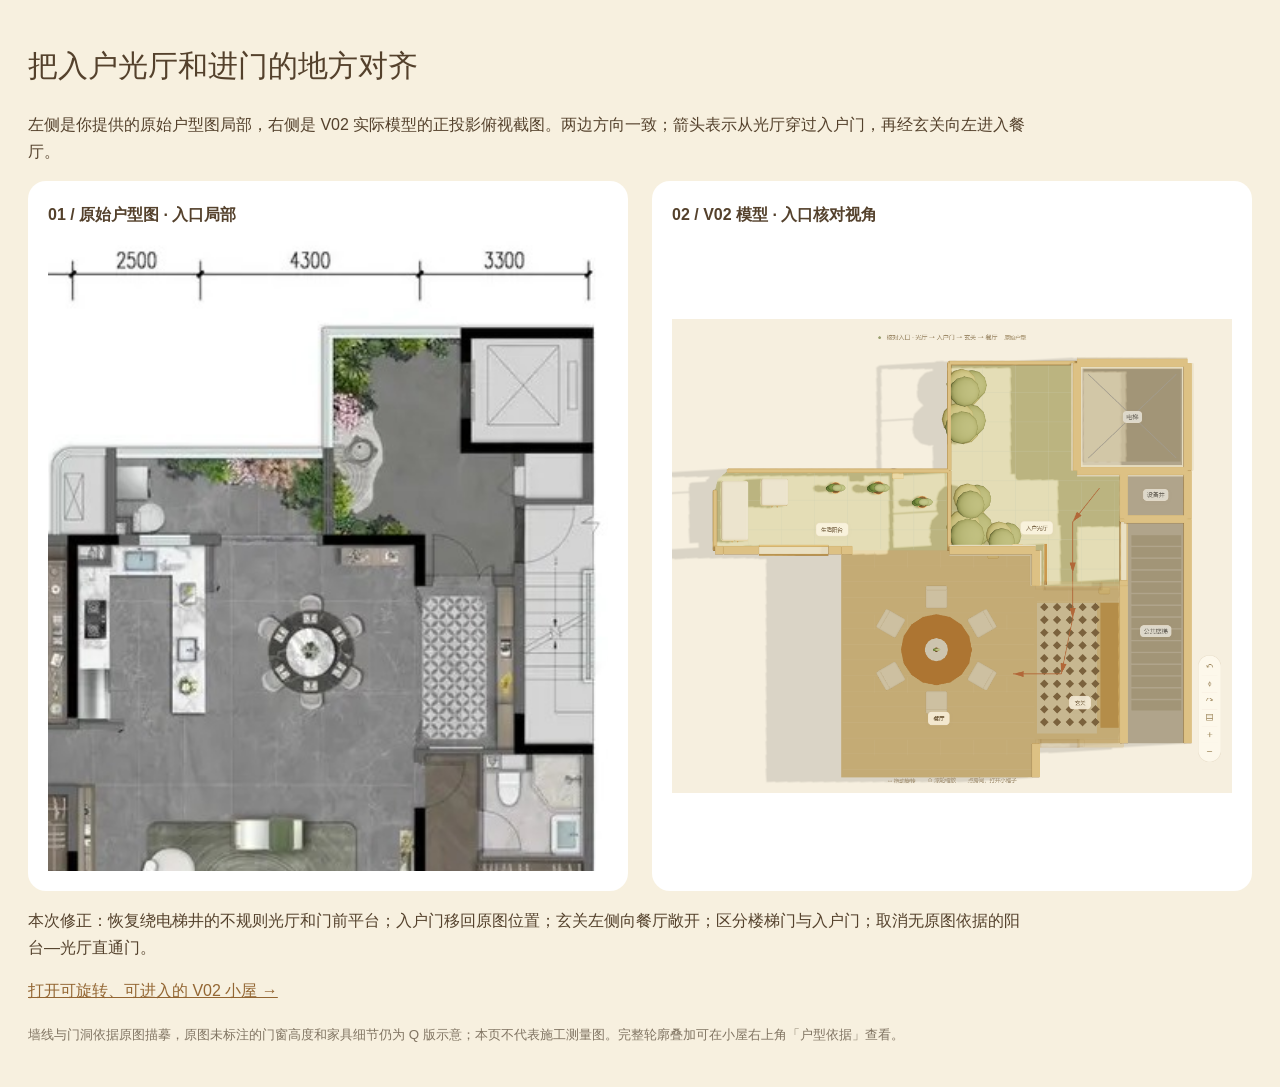
==== entry-compare.html @ 7a7ef7d5 "Publish V02 home model on independent Pages host" ====
<!doctype html><html lang="zh-CN"><meta charset="utf-8"><meta name="viewport" content="width=device-width,initial-scale=1"><link rel="icon" href="data:,"><title>V02 · 入户光厅对照</title><style>body{margin:0;background:#f7f0df;color:#54412c;font:16px/1.7 "Microsoft YaHei",sans-serif}main{max-width:1400px;margin:40px auto;padding:0 28px}h1{font-size:30px;font-weight:500}p{max-width:1000px}.compare{display:grid;grid-template-columns:1fr 1fr;gap:24px}figure{margin:0;background:white;border-radius:18px;padding:20px}figcaption{font-weight:bold;margin-bottom:12px}svg,img{display:block;width:100%;height:630px;object-fit:contain}a{color:#936633}small{color:#807462}@media(max-width:800px){.compare{grid-template-columns:1fr}svg,img{height:auto}}</style><main><h1>把入户光厅和进门的地方对齐</h1><p>左侧是你提供的原始户型图局部，右侧是 V02 实际模型的正投影俯视截图。两边方向一致；箭头表示从光厅穿过入户门，再经玄关向左进入餐厅。</p><div class="compare"><figure><figcaption>01 / 原始户型图 · 入口局部</figcaption><svg viewBox="965 290 355 310"><image href="evidence/floorplan.jpg" width="1608" height="1080"/></svg></figure><figure><figcaption>02 / V02 模型 · 入口核对视角</figcaption><img src="evidence/v02-entry-model.png" alt="实际模型入口，含电梯、设备井、楼梯及进门路线"></figure></div><p>本次修正：恢复绕电梯井的不规则光厅和门前平台；入户门移回原图位置；玄关左侧向餐厅敞开；区分楼梯门与入户门；取消无原图依据的阳台—光厅直通门。</p><p><a href="/sunlit-home-177/?view=entry">打开可旋转、可进入的 V02 小屋 →</a></p><small>墙线与门洞依据原图描摹，原图未标注的门窗高度和家具细节仍为 Q 版示意；本页不代表施工测量图。完整轮廓叠加可在小屋右上角「户型依据」查看。</small></main></html>
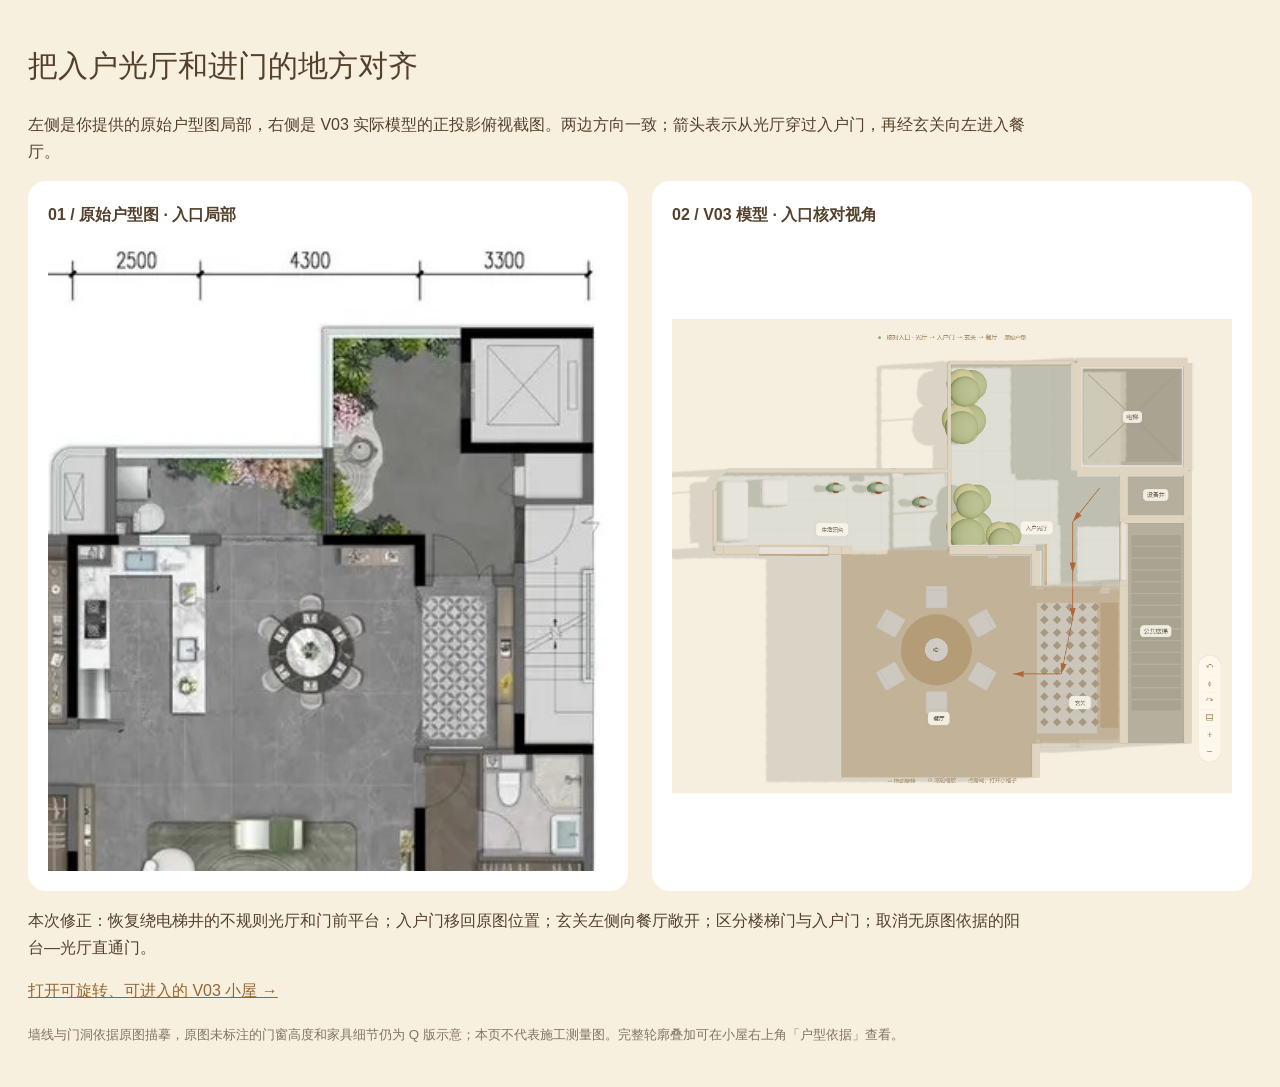
==== commit 93c34604: "V03 cream oak interiors and matte clay styling" ====
--- a/entry-compare.html
+++ b/entry-compare.html
@@ -1 +1 @@
-<!doctype html><html lang="zh-CN"><meta charset="utf-8"><meta name="viewport" content="width=device-width,initial-scale=1"><link rel="icon" href="data:,"><title>V02 · 入户光厅对照</title><style>body{margin:0;background:#f7f0df;color:#54412c;font:16px/1.7 "Microsoft YaHei",sans-serif}main{max-width:1400px;margin:40px auto;padding:0 28px}h1{font-size:30px;font-weight:500}p{max-width:1000px}.compare{display:grid;grid-template-columns:1fr 1fr;gap:24px}figure{margin:0;background:white;border-radius:18px;padding:20px}figcaption{font-weight:bold;margin-bottom:12px}svg,img{display:block;width:100%;height:630px;object-fit:contain}a{color:#936633}small{color:#807462}@media(max-width:800px){.compare{grid-template-columns:1fr}svg,img{height:auto}}</style><main><h1>把入户光厅和进门的地方对齐</h1><p>左侧是你提供的原始户型图局部，右侧是 V02 实际模型的正投影俯视截图。两边方向一致；箭头表示从光厅穿过入户门，再经玄关向左进入餐厅。</p><div class="compare"><figure><figcaption>01 / 原始户型图 · 入口局部</figcaption><svg viewBox="965 290 355 310"><image href="evidence/floorplan.jpg" width="1608" height="1080"/></svg></figure><figure><figcaption>02 / V02 模型 · 入口核对视角</figcaption><img src="evidence/v02-entry-model.png" alt="实际模型入口，含电梯、设备井、楼梯及进门路线"></figure></div><p>本次修正：恢复绕电梯井的不规则光厅和门前平台；入户门移回原图位置；玄关左侧向餐厅敞开；区分楼梯门与入户门；取消无原图依据的阳台—光厅直通门。</p><p><a href="/sunlit-home-177/?view=entry">打开可旋转、可进入的 V02 小屋 →</a></p><small>墙线与门洞依据原图描摹，原图未标注的门窗高度和家具细节仍为 Q 版示意；本页不代表施工测量图。完整轮廓叠加可在小屋右上角「户型依据」查看。</small></main></html>
+<!doctype html><html lang="zh-CN"><meta charset="utf-8"><meta name="viewport" content="width=device-width,initial-scale=1"><link rel="icon" href="data:,"><title>V03 · 入户光厅对照</title><style>body{margin:0;background:#f7f0df;color:#54412c;font:16px/1.7 "Microsoft YaHei",sans-serif}main{max-width:1400px;margin:40px auto;padding:0 28px}h1{font-size:30px;font-weight:500}p{max-width:1000px}.compare{display:grid;grid-template-columns:1fr 1fr;gap:24px}figure{margin:0;background:white;border-radius:18px;padding:20px}figcaption{font-weight:bold;margin-bottom:12px}svg,img{display:block;width:100%;height:630px;object-fit:contain}a{color:#936633}small{color:#807462}@media(max-width:800px){.compare{grid-template-columns:1fr}svg,img{height:auto}}</style><main><h1>把入户光厅和进门的地方对齐</h1><p>左侧是你提供的原始户型图局部，右侧是 V03 实际模型的正投影俯视截图。两边方向一致；箭头表示从光厅穿过入户门，再经玄关向左进入餐厅。</p><div class="compare"><figure><figcaption>01 / 原始户型图 · 入口局部</figcaption><svg viewBox="965 290 355 310"><image href="evidence/floorplan.jpg" width="1608" height="1080"/></svg></figure><figure><figcaption>02 / V03 模型 · 入口核对视角</figcaption><img src="evidence/v02-entry-model.png" alt="实际模型入口，含电梯、设备井、楼梯及进门路线"></figure></div><p>本次修正：恢复绕电梯井的不规则光厅和门前平台；入户门移回原图位置；玄关左侧向餐厅敞开；区分楼梯门与入户门；取消无原图依据的阳台—光厅直通门。</p><p><a href="/sunlit-home-177/?view=entry">打开可旋转、可进入的 V03 小屋 →</a></p><small>墙线与门洞依据原图描摹，原图未标注的门窗高度和家具细节仍为 Q 版示意；本页不代表施工测量图。完整轮廓叠加可在小屋右上角「户型依据」查看。</small></main></html>
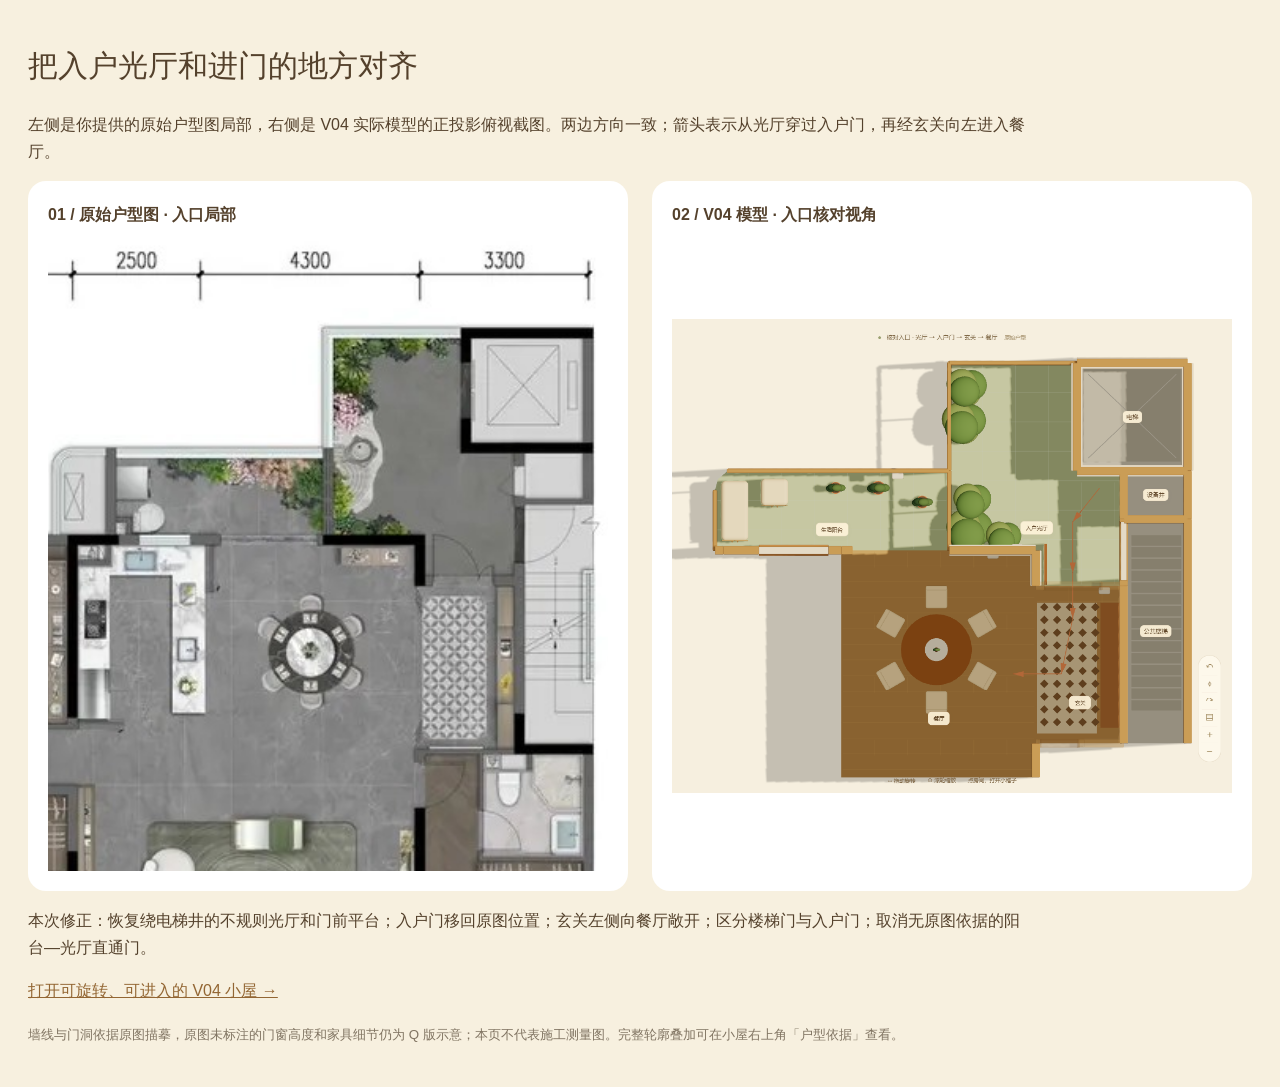
==== commit a061bb61: "V04 richer oak olive and terracotta palette with improved lighting contrast" ====
--- a/entry-compare.html
+++ b/entry-compare.html
@@ -1 +1 @@
-<!doctype html><html lang="zh-CN"><meta charset="utf-8"><meta name="viewport" content="width=device-width,initial-scale=1"><link rel="icon" href="data:,"><title>V03 · 入户光厅对照</title><style>body{margin:0;background:#f7f0df;color:#54412c;font:16px/1.7 "Microsoft YaHei",sans-serif}main{max-width:1400px;margin:40px auto;padding:0 28px}h1{font-size:30px;font-weight:500}p{max-width:1000px}.compare{display:grid;grid-template-columns:1fr 1fr;gap:24px}figure{margin:0;background:white;border-radius:18px;padding:20px}figcaption{font-weight:bold;margin-bottom:12px}svg,img{display:block;width:100%;height:630px;object-fit:contain}a{color:#936633}small{color:#807462}@media(max-width:800px){.compare{grid-template-columns:1fr}svg,img{height:auto}}</style><main><h1>把入户光厅和进门的地方对齐</h1><p>左侧是你提供的原始户型图局部，右侧是 V03 实际模型的正投影俯视截图。两边方向一致；箭头表示从光厅穿过入户门，再经玄关向左进入餐厅。</p><div class="compare"><figure><figcaption>01 / 原始户型图 · 入口局部</figcaption><svg viewBox="965 290 355 310"><image href="evidence/floorplan.jpg" width="1608" height="1080"/></svg></figure><figure><figcaption>02 / V03 模型 · 入口核对视角</figcaption><img src="evidence/v02-entry-model.png" alt="实际模型入口，含电梯、设备井、楼梯及进门路线"></figure></div><p>本次修正：恢复绕电梯井的不规则光厅和门前平台；入户门移回原图位置；玄关左侧向餐厅敞开；区分楼梯门与入户门；取消无原图依据的阳台—光厅直通门。</p><p><a href="/sunlit-home-177/?view=entry">打开可旋转、可进入的 V03 小屋 →</a></p><small>墙线与门洞依据原图描摹，原图未标注的门窗高度和家具细节仍为 Q 版示意；本页不代表施工测量图。完整轮廓叠加可在小屋右上角「户型依据」查看。</small></main></html>
+<!doctype html><html lang="zh-CN"><meta charset="utf-8"><meta name="viewport" content="width=device-width,initial-scale=1"><link rel="icon" href="data:,"><title>V04 · 入户光厅对照</title><style>body{margin:0;background:#f7f0df;color:#54412c;font:16px/1.7 "Microsoft YaHei",sans-serif}main{max-width:1400px;margin:40px auto;padding:0 28px}h1{font-size:30px;font-weight:500}p{max-width:1000px}.compare{display:grid;grid-template-columns:1fr 1fr;gap:24px}figure{margin:0;background:white;border-radius:18px;padding:20px}figcaption{font-weight:bold;margin-bottom:12px}svg,img{display:block;width:100%;height:630px;object-fit:contain}a{color:#936633}small{color:#807462}@media(max-width:800px){.compare{grid-template-columns:1fr}svg,img{height:auto}}</style><main><h1>把入户光厅和进门的地方对齐</h1><p>左侧是你提供的原始户型图局部，右侧是 V04 实际模型的正投影俯视截图。两边方向一致；箭头表示从光厅穿过入户门，再经玄关向左进入餐厅。</p><div class="compare"><figure><figcaption>01 / 原始户型图 · 入口局部</figcaption><svg viewBox="965 290 355 310"><image href="evidence/floorplan.jpg" width="1608" height="1080"/></svg></figure><figure><figcaption>02 / V04 模型 · 入口核对视角</figcaption><img src="evidence/v02-entry-model.png" alt="实际模型入口，含电梯、设备井、楼梯及进门路线"></figure></div><p>本次修正：恢复绕电梯井的不规则光厅和门前平台；入户门移回原图位置；玄关左侧向餐厅敞开；区分楼梯门与入户门；取消无原图依据的阳台—光厅直通门。</p><p><a href="/sunlit-home-177/?view=entry">打开可旋转、可进入的 V04 小屋 →</a></p><small>墙线与门洞依据原图描摹，原图未标注的门窗高度和家具细节仍为 Q 版示意；本页不代表施工测量图。完整轮廓叠加可在小屋右上角「户型依据」查看。</small></main></html>
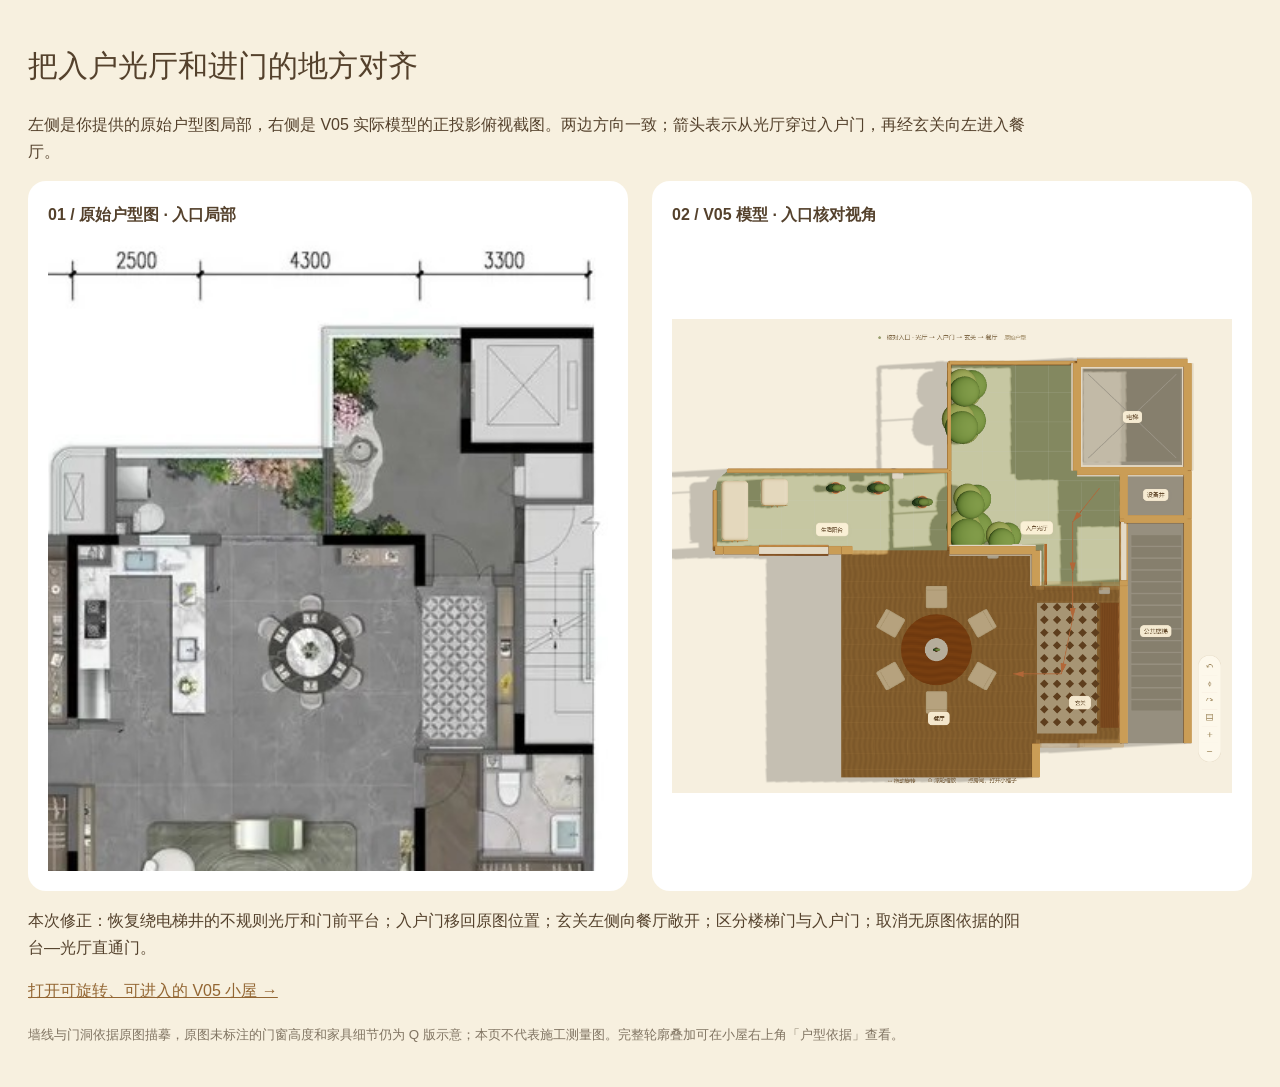
==== commit b8ad54c2: "V05 continuous curved sofa and subtle oak linen surfaces" ====
--- a/entry-compare.html
+++ b/entry-compare.html
@@ -1 +1 @@
-<!doctype html><html lang="zh-CN"><meta charset="utf-8"><meta name="viewport" content="width=device-width,initial-scale=1"><link rel="icon" href="data:,"><title>V04 · 入户光厅对照</title><style>body{margin:0;background:#f7f0df;color:#54412c;font:16px/1.7 "Microsoft YaHei",sans-serif}main{max-width:1400px;margin:40px auto;padding:0 28px}h1{font-size:30px;font-weight:500}p{max-width:1000px}.compare{display:grid;grid-template-columns:1fr 1fr;gap:24px}figure{margin:0;background:white;border-radius:18px;padding:20px}figcaption{font-weight:bold;margin-bottom:12px}svg,img{display:block;width:100%;height:630px;object-fit:contain}a{color:#936633}small{color:#807462}@media(max-width:800px){.compare{grid-template-columns:1fr}svg,img{height:auto}}</style><main><h1>把入户光厅和进门的地方对齐</h1><p>左侧是你提供的原始户型图局部，右侧是 V04 实际模型的正投影俯视截图。两边方向一致；箭头表示从光厅穿过入户门，再经玄关向左进入餐厅。</p><div class="compare"><figure><figcaption>01 / 原始户型图 · 入口局部</figcaption><svg viewBox="965 290 355 310"><image href="evidence/floorplan.jpg" width="1608" height="1080"/></svg></figure><figure><figcaption>02 / V04 模型 · 入口核对视角</figcaption><img src="evidence/v02-entry-model.png" alt="实际模型入口，含电梯、设备井、楼梯及进门路线"></figure></div><p>本次修正：恢复绕电梯井的不规则光厅和门前平台；入户门移回原图位置；玄关左侧向餐厅敞开；区分楼梯门与入户门；取消无原图依据的阳台—光厅直通门。</p><p><a href="/sunlit-home-177/?view=entry">打开可旋转、可进入的 V04 小屋 →</a></p><small>墙线与门洞依据原图描摹，原图未标注的门窗高度和家具细节仍为 Q 版示意；本页不代表施工测量图。完整轮廓叠加可在小屋右上角「户型依据」查看。</small></main></html>
+<!doctype html><html lang="zh-CN"><meta charset="utf-8"><meta name="viewport" content="width=device-width,initial-scale=1"><link rel="icon" href="data:,"><title>V05 · 入户光厅对照</title><style>body{margin:0;background:#f7f0df;color:#54412c;font:16px/1.7 "Microsoft YaHei",sans-serif}main{max-width:1400px;margin:40px auto;padding:0 28px}h1{font-size:30px;font-weight:500}p{max-width:1000px}.compare{display:grid;grid-template-columns:1fr 1fr;gap:24px}figure{margin:0;background:white;border-radius:18px;padding:20px}figcaption{font-weight:bold;margin-bottom:12px}svg,img{display:block;width:100%;height:630px;object-fit:contain}a{color:#936633}small{color:#807462}@media(max-width:800px){.compare{grid-template-columns:1fr}svg,img{height:auto}}</style><main><h1>把入户光厅和进门的地方对齐</h1><p>左侧是你提供的原始户型图局部，右侧是 V05 实际模型的正投影俯视截图。两边方向一致；箭头表示从光厅穿过入户门，再经玄关向左进入餐厅。</p><div class="compare"><figure><figcaption>01 / 原始户型图 · 入口局部</figcaption><svg viewBox="965 290 355 310"><image href="evidence/floorplan.jpg" width="1608" height="1080"/></svg></figure><figure><figcaption>02 / V05 模型 · 入口核对视角</figcaption><img src="evidence/v02-entry-model.png" alt="实际模型入口，含电梯、设备井、楼梯及进门路线"></figure></div><p>本次修正：恢复绕电梯井的不规则光厅和门前平台；入户门移回原图位置；玄关左侧向餐厅敞开；区分楼梯门与入户门；取消无原图依据的阳台—光厅直通门。</p><p><a href="/sunlit-home-177/?view=entry">打开可旋转、可进入的 V05 小屋 →</a></p><small>墙线与门洞依据原图描摹，原图未标注的门窗高度和家具细节仍为 Q 版示意；本页不代表施工测量图。完整轮廓叠加可在小屋右上角「户型依据」查看。</small></main></html>
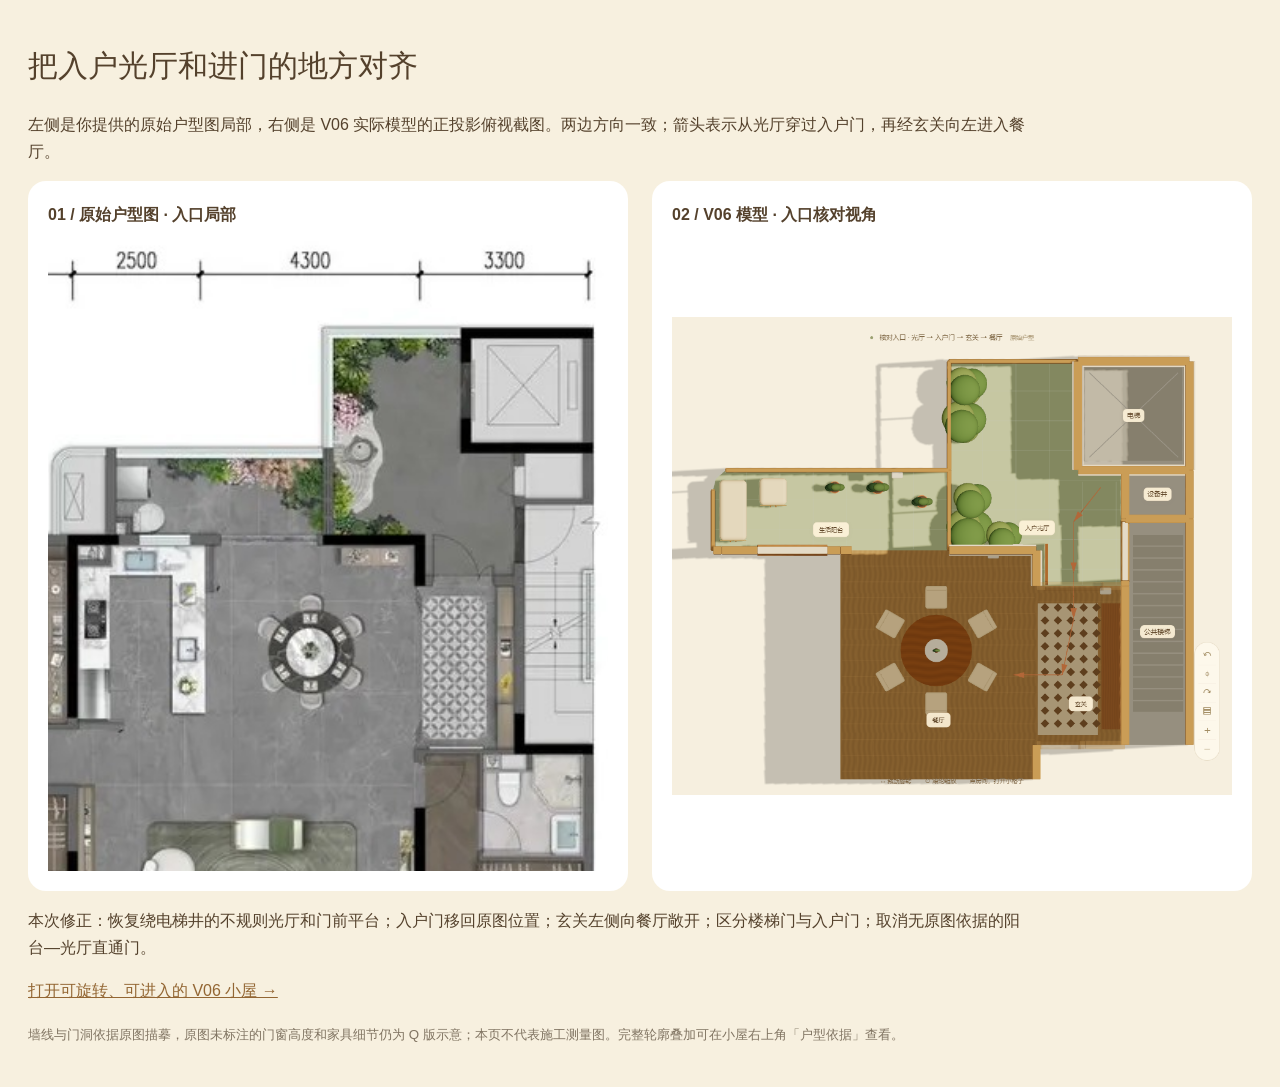
==== commit 741e5274: "V06 touch walking controls and responsive room navigation" ====
--- a/entry-compare.html
+++ b/entry-compare.html
@@ -1 +1 @@
-<!doctype html><html lang="zh-CN"><meta charset="utf-8"><meta name="viewport" content="width=device-width,initial-scale=1"><link rel="icon" href="data:,"><title>V05 · 入户光厅对照</title><style>body{margin:0;background:#f7f0df;color:#54412c;font:16px/1.7 "Microsoft YaHei",sans-serif}main{max-width:1400px;margin:40px auto;padding:0 28px}h1{font-size:30px;font-weight:500}p{max-width:1000px}.compare{display:grid;grid-template-columns:1fr 1fr;gap:24px}figure{margin:0;background:white;border-radius:18px;padding:20px}figcaption{font-weight:bold;margin-bottom:12px}svg,img{display:block;width:100%;height:630px;object-fit:contain}a{color:#936633}small{color:#807462}@media(max-width:800px){.compare{grid-template-columns:1fr}svg,img{height:auto}}</style><main><h1>把入户光厅和进门的地方对齐</h1><p>左侧是你提供的原始户型图局部，右侧是 V05 实际模型的正投影俯视截图。两边方向一致；箭头表示从光厅穿过入户门，再经玄关向左进入餐厅。</p><div class="compare"><figure><figcaption>01 / 原始户型图 · 入口局部</figcaption><svg viewBox="965 290 355 310"><image href="evidence/floorplan.jpg" width="1608" height="1080"/></svg></figure><figure><figcaption>02 / V05 模型 · 入口核对视角</figcaption><img src="evidence/v02-entry-model.png" alt="实际模型入口，含电梯、设备井、楼梯及进门路线"></figure></div><p>本次修正：恢复绕电梯井的不规则光厅和门前平台；入户门移回原图位置；玄关左侧向餐厅敞开；区分楼梯门与入户门；取消无原图依据的阳台—光厅直通门。</p><p><a href="/sunlit-home-177/?view=entry">打开可旋转、可进入的 V05 小屋 →</a></p><small>墙线与门洞依据原图描摹，原图未标注的门窗高度和家具细节仍为 Q 版示意；本页不代表施工测量图。完整轮廓叠加可在小屋右上角「户型依据」查看。</small></main></html>
+<!doctype html><html lang="zh-CN"><meta charset="utf-8"><meta name="viewport" content="width=device-width,initial-scale=1"><link rel="icon" href="data:,"><title>V06 · 入户光厅对照</title><style>body{margin:0;background:#f7f0df;color:#54412c;font:16px/1.7 "Microsoft YaHei",sans-serif}main{max-width:1400px;margin:40px auto;padding:0 28px}h1{font-size:30px;font-weight:500}p{max-width:1000px}.compare{display:grid;grid-template-columns:1fr 1fr;gap:24px}figure{margin:0;background:white;border-radius:18px;padding:20px}figcaption{font-weight:bold;margin-bottom:12px}svg,img{display:block;width:100%;height:630px;object-fit:contain}a{color:#936633}small{color:#807462}@media(max-width:800px){.compare{grid-template-columns:1fr}svg,img{height:auto}}</style><main><h1>把入户光厅和进门的地方对齐</h1><p>左侧是你提供的原始户型图局部，右侧是 V06 实际模型的正投影俯视截图。两边方向一致；箭头表示从光厅穿过入户门，再经玄关向左进入餐厅。</p><div class="compare"><figure><figcaption>01 / 原始户型图 · 入口局部</figcaption><svg viewBox="965 290 355 310"><image href="evidence/floorplan.jpg" width="1608" height="1080"/></svg></figure><figure><figcaption>02 / V06 模型 · 入口核对视角</figcaption><img src="evidence/v02-entry-model.png" alt="实际模型入口，含电梯、设备井、楼梯及进门路线"></figure></div><p>本次修正：恢复绕电梯井的不规则光厅和门前平台；入户门移回原图位置；玄关左侧向餐厅敞开；区分楼梯门与入户门；取消无原图依据的阳台—光厅直通门。</p><p><a href="/sunlit-home-177/?view=entry">打开可旋转、可进入的 V06 小屋 →</a></p><small>墙线与门洞依据原图描摹，原图未标注的门窗高度和家具细节仍为 Q 版示意；本页不代表施工测量图。完整轮廓叠加可在小屋右上角「户型依据」查看。</small></main></html>
